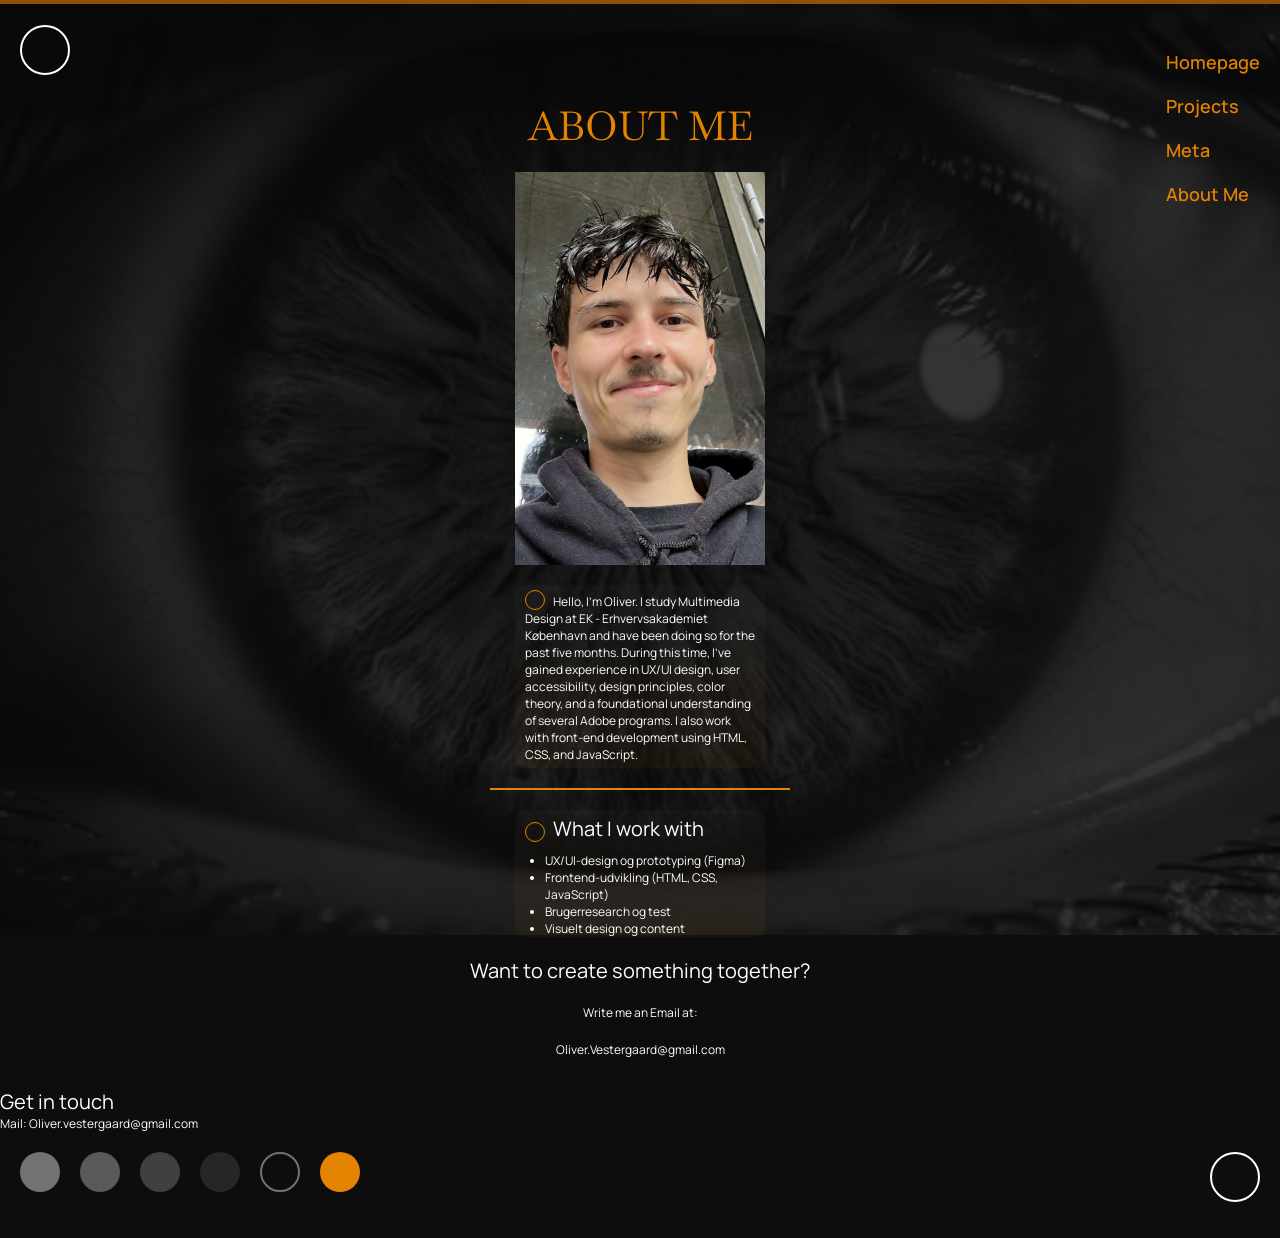
==== aboutme.html @ 4977fc50 "Startup Done" ====
<!DOCTYPE html>
<html lang="en">

<head>
    <meta charset="UTF-8">
    <meta name="viewport" content="width=device-width, initial-scale=1.0">
    <meta name="robots" content="noindex, nofollow">
    <title>Homepage</title>
    <link rel="stylesheet" href="css/animation.css">
    <link rel="stylesheet" href="css/general.css">
    <link rel="stylesheet" href="css/layout.css">
    <link rel="stylesheet" href="css/style.css">

    <!-- Fonts -->
    <link rel="preconnect" href="https://fonts.googleapis.com">
    <link rel="preconnect" href="https://fonts.gstatic.com" crossorigin>
    <link
        href="https://fonts.googleapis.com/css2?family=Baskervville:ital,wght@0,400..700;1,400..700&family=Manrope:wght@200..800&display=swap"
        rel="stylesheet">





</head>

<body>




    <header>
        <div class="logo">
            <a href="index.html">
                <div class="Cirkel_logo"></div>
            </a>
        </div>

        <nav>
            <nav class="side-menu">
                <ul>
                    <li><a href="index.html">Homepage</a></li>
                    <li><a href="projects.html">Projects</a></li>
                    <li><a href="meta.html">Meta</a></li>
                    <li><a href="aboutme.html">About Me</a></li>
                </ul>
            </nav>
        </nav>

        <button class="burger">
            <span class="line"></span>
            <span class="line"></span>
            <span class="line"></span>
        </button>
    </header>

    <main>
        <h1>ABOUT ME</h1>

        <div class="portræt_img">
            <img src="img/download.jpg" alt="a Picture of me">
        </div>
        <div class="infoBox_container">
            <div class="infoBox">

                <p class="infoBox_text"> <span class="text_cirkel_orange"></span>Hello, I'm Oliver. I study Multimedia
                    Design at EK - Erhvervsakademiet København and
                    have been doing so
                    for the past
                    five months. During this time, I've gained experience in UX/UI design, user accessibility, design
                    principles, color
                    theory, and a foundational understanding of several Adobe programs. I also work with front-end
                    development using HTML,
                    CSS, and JavaScript.
                </p>
            </div>
        </div>
        <div class="Section_divider"></div>



        <div class="infoBox_container">
            <div class="infoBox">

                <h3 class="infoBox_text"> <span class="text_cirkel_orange"></span>What I work with
                </h3>
                <ul>
                    <li>UX/UI-design og prototyping (Figma)</li>
                    <li>Frontend-udvikling (HTML, CSS, JavaScript)</li>
                    <li>Brugerresearch og test</li>
                    <li>Visuelt design og content</li>
                </ul>
            </div>
        </div>
        <div class="contact">
            <h3>Want to create something together?</h3>
            <p>Write me an Email at: </p>
            <p>Oliver.Vestergaard@gmail.com</p>
        </div>
    </main>

    <footer>

        <h3>Get in touch</h3>
        <p>Mail: Oliver.vestergaard@gmail.com</p>

        <div class="Cirkles_collected">
            <div class="color1">
            </div>
            <div class="color2">
            </div>
            <div class="color3">
            </div>
            <div class="color4">
            </div>
            <div class="color5">
            </div>
            <div class="color6">
            </div>


            <div class="Cirkel_logo"></div>
        </div>




    </footer>

    <script src="js/burger.js"></script>
    <script src="js/forside.js"></script>

</body>


</html>
---- css/animation.css ----
/********* Scroll **********/
@keyframes slideprogress {
  from {
    scale: 0 1;
  }
}

html::before {
  content: "";
  position: fixed;
  inset: 0;
  block-size: 4px;
  background-color: #e48300;
  opacity: 0.6;

  animation: slideprogress linear;
  transform-origin: 0;
  animation-timeline: scroll();
}

/********** FORSIDE ANIMATION *********/

body.eye-zoom {
  animation: eyeZoom 2s ease forwards;
}

/* Keyframes — zoom ind */
@keyframes eyeZoom {
  0% {
    transform: scale(1);
  }
  100% {
    transform: scale(3.15);
  }
}

/*********** GRID ************/

.slowHide {
  animation: slowHide 4s ease both;
}

@keyframes slowHide {
  0% {
    opacity: 100%;
  }
  100% {
    opacity: 0%;
  }
}

.toRight {
  animation: toRight 2s linear forwards;
}

@keyframes toRight {
  0% {
    transform: translatex(0);
  }
  100% {
    transform: translatex(200vw);
  }
}
---- css/general.css ----
/********* RESET ************/
* {
  margin: 0;
  padding: 0px;
  box-sizing: border-box;
}

img {
  width: 100%;
  height: auto;
  display: block;
}

body {
  background-color: #0d0d0d;
}
/******** FONTS ********/
h1 {
  font-family: "Baskervville", serif;
  font-size: 40px;
  font-weight: normal;
  font-style: normal;
  color: #e48300;
  text-align: center;
}

h2 {
  font-family: "Manrope", sans-serif;
  font-size: 32px;
  font-weight: normal;
  font-style: normal;
  color: #e48300;
}

h3 {
  font-family: "Manrope", sans-serif;
  font-size: 20px;
  font-weight: normal;
  font-style: normal;
  color: white;
}

p {
  font-family: "Manrope", sans-serif;
  font-size: 12px;
  font-weight: normal;
  font-style: normal;
  color: #fff;
}

ul {
  font-family: "Manrope", sans-serif;
  font-size: 12px;
  font-weight: normal;
  font-style: normal;
  color: #fff;
}

a {
  font-family: "Manrope", sans-serif;
  font-size: 12px;
  font-weight: normal;
  font-style: normal;
  color: #fff;
}

/************ MENU ************/

header {
  position: sticky;
  top: 0;
  display: flex;
  justify-content: space-between;
  align-items: center;
  z-index: 500;
  height: 100px;
  padding: 0px 20px;
}

.side-menu {
  position: fixed; /* Fast på skærmen */
  top: 50px; /* Hvor langt ned menuen starter */
  right: 20px; /* Afstand fra højre kant */
  z-index: 100; /* Ovenpå alt indhold */
}

.side-menu ul {
  display: flex;
  flex-direction: column; /* Lodret liste */
  gap: 20px; /* Afstand mellem links */
  margin: 0; /* Fjern standard margin */
  padding: 0; /* Fjern standard padding */
  list-style: none; /* Ingen bullets */
}

.side-menu a {
  text-decoration: none;
  color: #e48300;
  font-weight: 550;
  font-size: 18px;
  transition: all 0.3s ease;
}

.side-menu a:hover {
  color: rgba(255, 255, 255, 0.7);
  text-decoration: overline;
}

.burger {
  width: 30px;
  height: 20px;
  cursor: pointer;
}

.burger .line {
  display: block;
  width: 100%;
  height: 2px;
  background-color: #8c8c8c;
  margin-bottom: 5px;
  transition: 0.2s linear;
}
.burger {
  display: none;
}
@media (max-width: 800px) {
  .side-menu {
    display: none;
  }

  .burger {
    display: block;

    background-color: transparent;
    border: 0;
  }

  .burger.active .line:nth-child(1) {
    transform: rotate(45deg) translate(5px, 5px);
    transition: 0.2s linear;
  }

  .burger.active .line:nth-child(2) {
    opacity: 0;
    transition: 0.15s linear;
  }

  .burger.active .line:nth-child(3) {
    transform: rotate(-45deg) translate(5px, -5px);
    transition: 0.2s linear;
  }

  nav.active .side-menu {
    display: block;
    background-color: black;
    text-decoration: white;
    align-items: center;
    position: absolute;
    top: 80px;
    left: 0;
    width: 100%;
    box-shadow: 0 10px 10px rgba(0, 0, 0, 0.1);
    z-index: 1;
  }

  nav.active .side-menu li {
    margin: 10px 20px;
  }

  nav.active .side-menu a {
    font-size: 24px;
  }
}

/***************  FOOTER *************/
footer {
  background-color: #0d0d0d;
  height: 150px;
}

.color1 {
  border-radius: 50%;
  background-color: #737373;
  height: 40px;
  width: 40px;
}
.color2 {
  border-radius: 50%;
  background-color: #595959;
  height: 40px;
  width: 40px;
}
.color3 {
  border-radius: 50%;
  background-color: #404040;
  height: 40px;
  width: 40px;
}
.color4 {
  border-radius: 50%;
  background-color: #262626;

  height: 40px;
  width: 40px;
}
.color5 {
  border-radius: 50%;
  background-color: #0d0d0d;
  border: 2px solid #737373;
  height: 40px;
  width: 40px;
}
.color6 {
  border-radius: 50%;
  background-color: #e48300;
  height: 40px;
  width: 40px;
}

.Cirkles_collected {
  display: flex;
  justify-content: start;
  gap: 20px;
  margin-top: 20px;
  padding-right: 20px;
  padding-left: 20px;
}

.Cirkel_logo {
  height: 50px;
  width: 50px;
  border-radius: 50%;
  background-color: transparent;
  border: 2px solid white;
  display: flex;
  justify-content: start;
  margin-left: auto;
}

/********** DESKTOP ***********/

@media (min-width: 801px) {
  body {
    background-image: url(../img/Backpic_opacity_down.png);
    background-repeat: no-repeat;
    background-attachment: fixed;
    background-size: cover;
  }
}
---- css/style.css ----
.Forside_svg {
  margin-top: -95px;
}

.hide {
  display: none;
}
/*********** BILLEDER ***********/
.portræt_img {
  width: 250px;
  height: auto;
  margin: 20px auto;
}

/************** KNAPPER ***********/
.button_main {
  display: flex;
  justify-content: center;
  align-items: center;

  width: 80px;
  height: 80px;

  background-color: transparent;
  color: #fff;
  text-decoration: none;
  border-color: #595959;
  border-radius: 50%;
  cursor: pointer;

  box-shadow: 0 0 40px 10px #e48300;

  transform: translate(0, -200%);
}

#seeWork {
  margin: 0 auto;
}

.button_main:hover {
  box-shadow: 0 0 30px #ffffff;
  backdrop-filter: blur(20px);
  transform: scale(1.05);
  transform: translate(0, -200%);
}

/************ INFO BOXE ***********/

.infoBox {
  position: relative;
  background: linear-gradient(rgba(115, 115, 115, 0.05), rgba(228, 131, 0, 0.05));
  border-radius: 10px;
  width: 250px;
  height: auto;
  margin: 20px auto;
}

.text_cirkel_orange {
  display: inline-block;
  width: 20px;
  height: 20px;
  border: 1px solid #e48300;
  border-radius: 50%;
  margin-right: 8px;
  vertical-align: bottom;
}

.infoBox_text {
  padding: 5px;
  margin: 5px;
}

ul {
  padding-left: 30px;
}

/************ Section Divider ***********/
.Section_divider {
  width: 300px;
  height: 2px;
  background-color: #e48300;
  margin: 20px auto;
}

/************* Text afsnit *************/

.contact {
  display: flex;
  flex-direction: column;
  gap: 20px;
  justify-content: center;
  align-items: center;
  margin-bottom: 30px;
}

/************** Baggrundsbillede **************/

/* desktop */
@media (min-width: 801px) {
  body {
    background-attachment: fixed;
  }
  .button_main {
    width: 150px;
    height: 150px;
    transform: translate(0, -245%);
  }
  .button_main:hover {
    transform: translate(0, -245%);
  }
}

/* mobil */
@media (max-width: 800px) {
  body {
    background-attachment: scroll;
  }
}
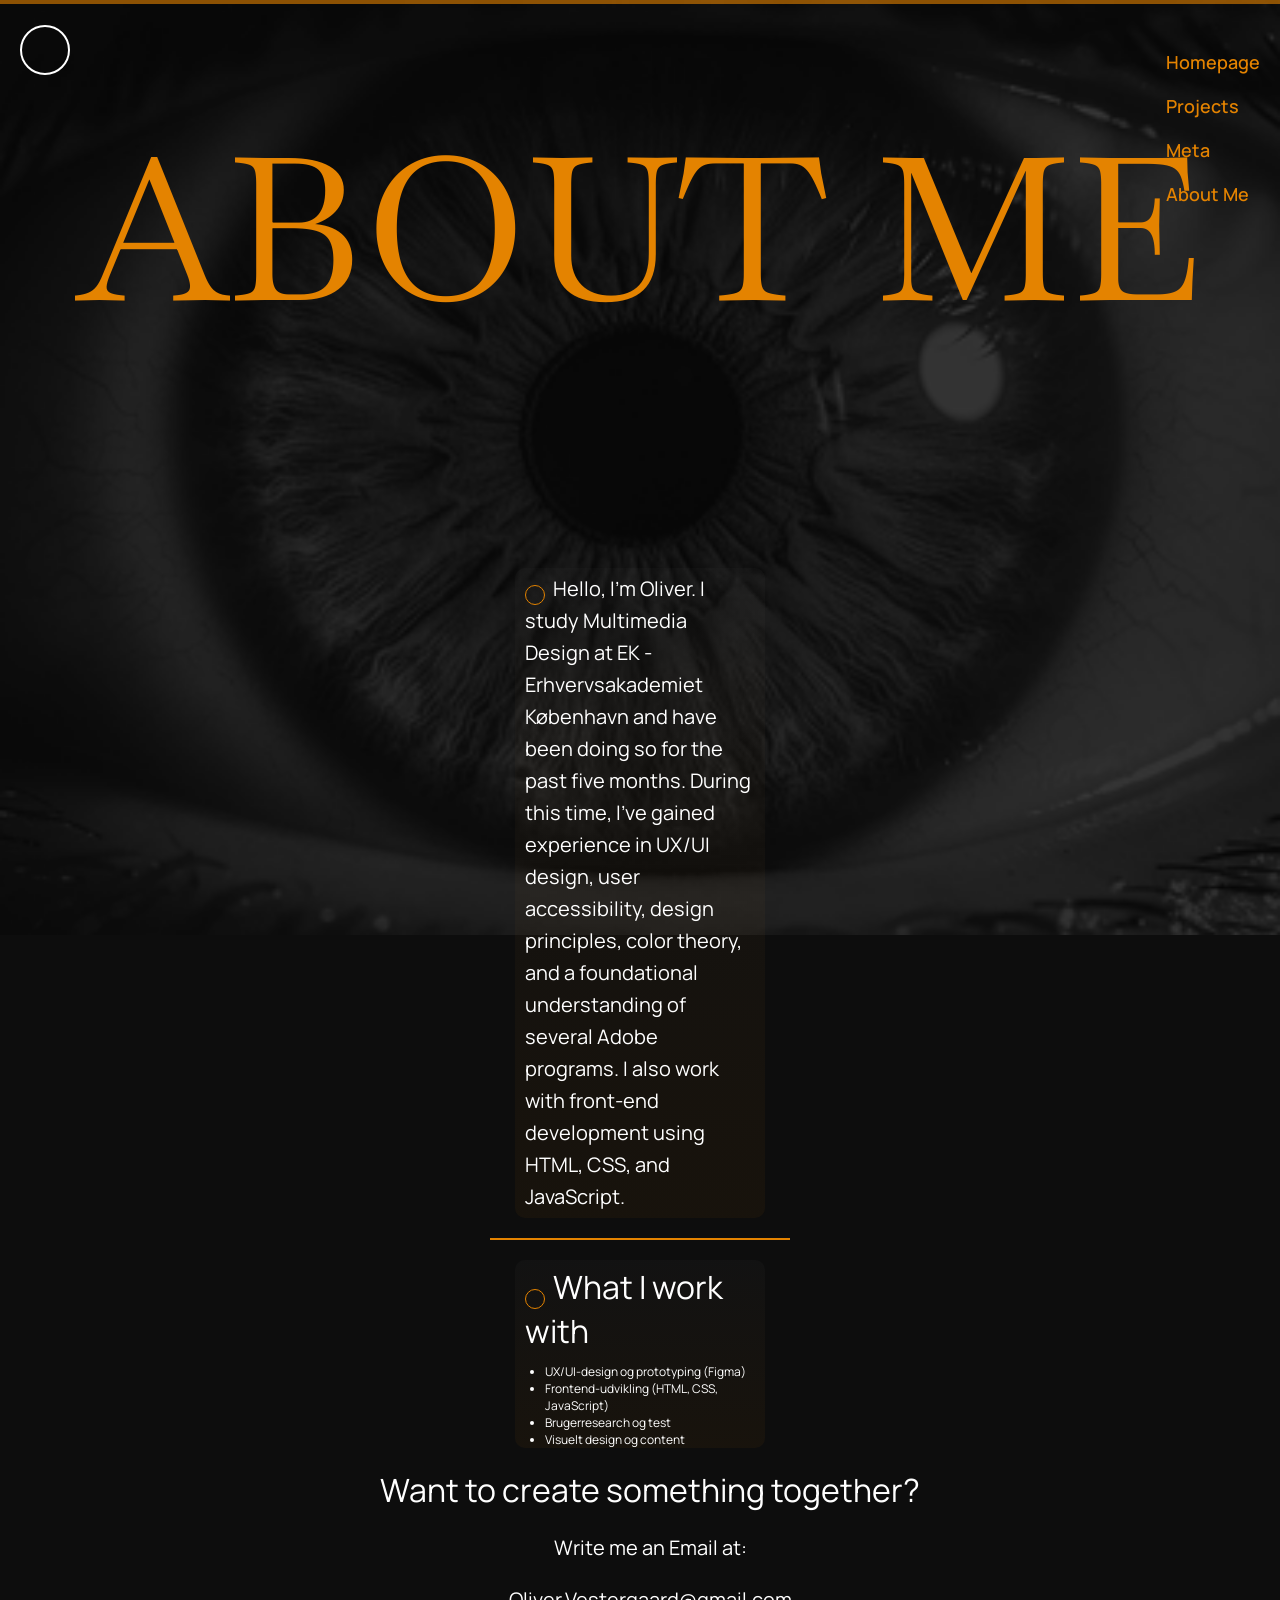
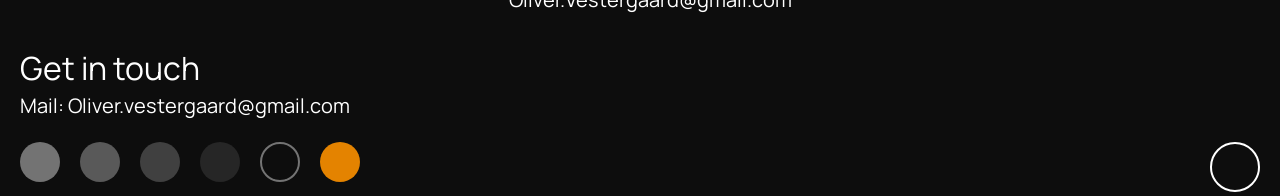
==== commit 28d62242: "mobil elements done" ====
--- a/aboutme.html
+++ b/aboutme.html
@@ -57,9 +57,12 @@
     <main>
         <h1>ABOUT ME</h1>
 
+
+
         <div class="portræt_img">
-            <img src="img/download.jpg" alt="a Picture of me">
+            <video autoplay loop muted class="portræt_img" src="video/aboutMe_gif.mp4"></video>
         </div>
+
         <div class="infoBox_container">
             <div class="infoBox">
 
@@ -128,7 +131,7 @@
     </footer>
 
     <script src="js/burger.js"></script>
-    <script src="js/forside.js"></script>
+
 
 </body>
 
--- a/css/general.css
+++ b/css/general.css
@@ -17,11 +17,12 @@
 /******** FONTS ********/
 h1 {
   font-family: "Baskervville", serif;
-  font-size: 40px;
+  font-size: 60px;
   font-weight: normal;
   font-style: normal;
   color: #e48300;
   text-align: center;
+  margin-bottom: 20px;
 }
 
 h2 {
@@ -30,6 +31,7 @@
   font-weight: normal;
   font-style: normal;
   color: #e48300;
+  text-align: center;
 }
 
 h3 {
@@ -38,6 +40,7 @@
   font-weight: normal;
   font-style: normal;
   color: white;
+  padding-left: 20px;
 }
 
 p {
@@ -46,9 +49,13 @@
   font-weight: normal;
   font-style: normal;
   color: #fff;
+  padding-left: 20px;
+  max-width: 65ch;
+  line-height: 1.6;
 }
 
 ul {
+  padding-left: 30px;
   font-family: "Manrope", sans-serif;
   font-size: 12px;
   font-weight: normal;
@@ -246,4 +253,18 @@
     background-attachment: fixed;
     background-size: cover;
   }
-}
+  h1 {
+    font-size: 200px;
+  }
+
+  h2 {
+    font-size: 40px;
+  }
+
+  h3 {
+    font-size: 32px;
+  }
+  p {
+    font-size: 20px;
+  }
+}
--- a/css/layout.css
+++ b/css/layout.css
@@ -0,0 +1,6 @@
+/* .tema {
+  display: grid;
+  grid-template-columns: 1fr 1fr;
+  margin: 20px auto;
+  padding: 40px;
+}
--- a/css/style.css
+++ b/css/style.css
@@ -7,9 +7,25 @@
 }
 /*********** BILLEDER ***********/
 .portræt_img {
-  width: 250px;
+  max-width: 250px;
+  width: 100%;
   height: auto;
-  margin: 20px auto;
+  margin: 1.25rem auto;
+}
+
+.tema_imgs {
+  width: 300px;
+  height: auto;
+  margin: 1.25rem auto;
+}
+
+.project_img {
+  width: 200px;
+  height: auto;
+  margin: 1.25rem auto;
+  border-radius: 50%;
+  box-shadow: 0 0 40px 10px #e48300;
+  border-color: #595959;
 }
 
 /************** KNAPPER ***********/
@@ -39,18 +55,21 @@
 
 .button_main:hover {
   box-shadow: 0 0 30px #ffffff;
-  backdrop-filter: blur(20px);
-  transform: scale(1.05);
-  transform: translate(0, -200%);
+  background-color: transparent;
+  transform: translate(0, -200%) scale(1.05);
 }
 
 /************ INFO BOXE ***********/
+.tema_img_text_container {
+  margin-bottom: 60px;
+}
 
 .infoBox {
   position: relative;
   background: linear-gradient(rgba(115, 115, 115, 0.05), rgba(228, 131, 0, 0.05));
   border-radius: 10px;
-  width: 250px;
+  max-width: 250px;
+  width: 100%;
   height: auto;
   margin: 20px auto;
 }
@@ -68,10 +87,6 @@
 .infoBox_text {
   padding: 5px;
   margin: 5px;
-}
-
-ul {
-  padding-left: 30px;
 }
 
 /************ Section Divider ***********/
@@ -93,6 +108,20 @@
   margin-bottom: 30px;
 }
 
+.infoText_projects {
+  padding-left: 75px;
+  padding-right: 75px;
+  margin-bottom: 75px;
+}
+
+.tema h3 {
+  padding-left: 75px;
+  margin-bottom: 20px;
+}
+.tema {
+  margin-bottom: 60px;
+}
+
 /************** Baggrundsbillede **************/
 
 /* desktop */
@@ -103,10 +132,26 @@
   .button_main {
     width: 150px;
     height: 150px;
-    transform: translate(0, -245%);
+    transform: translate(0, -250%);
   }
   .button_main:hover {
-    transform: translate(0, -245%);
+    transform: translate(0, -250%) scale(1.05);
+  }
+
+  /************ TEKST ***********/
+
+  .project_h3 {
+    color: #e48300;
+  }
+
+  .infoText_projects {
+    margin-left: auto;
+    margin-right: auto;
+  }
+
+  /********** BILLEDER ************/
+  .project_img {
+    width: 350px;
   }
 }
 
